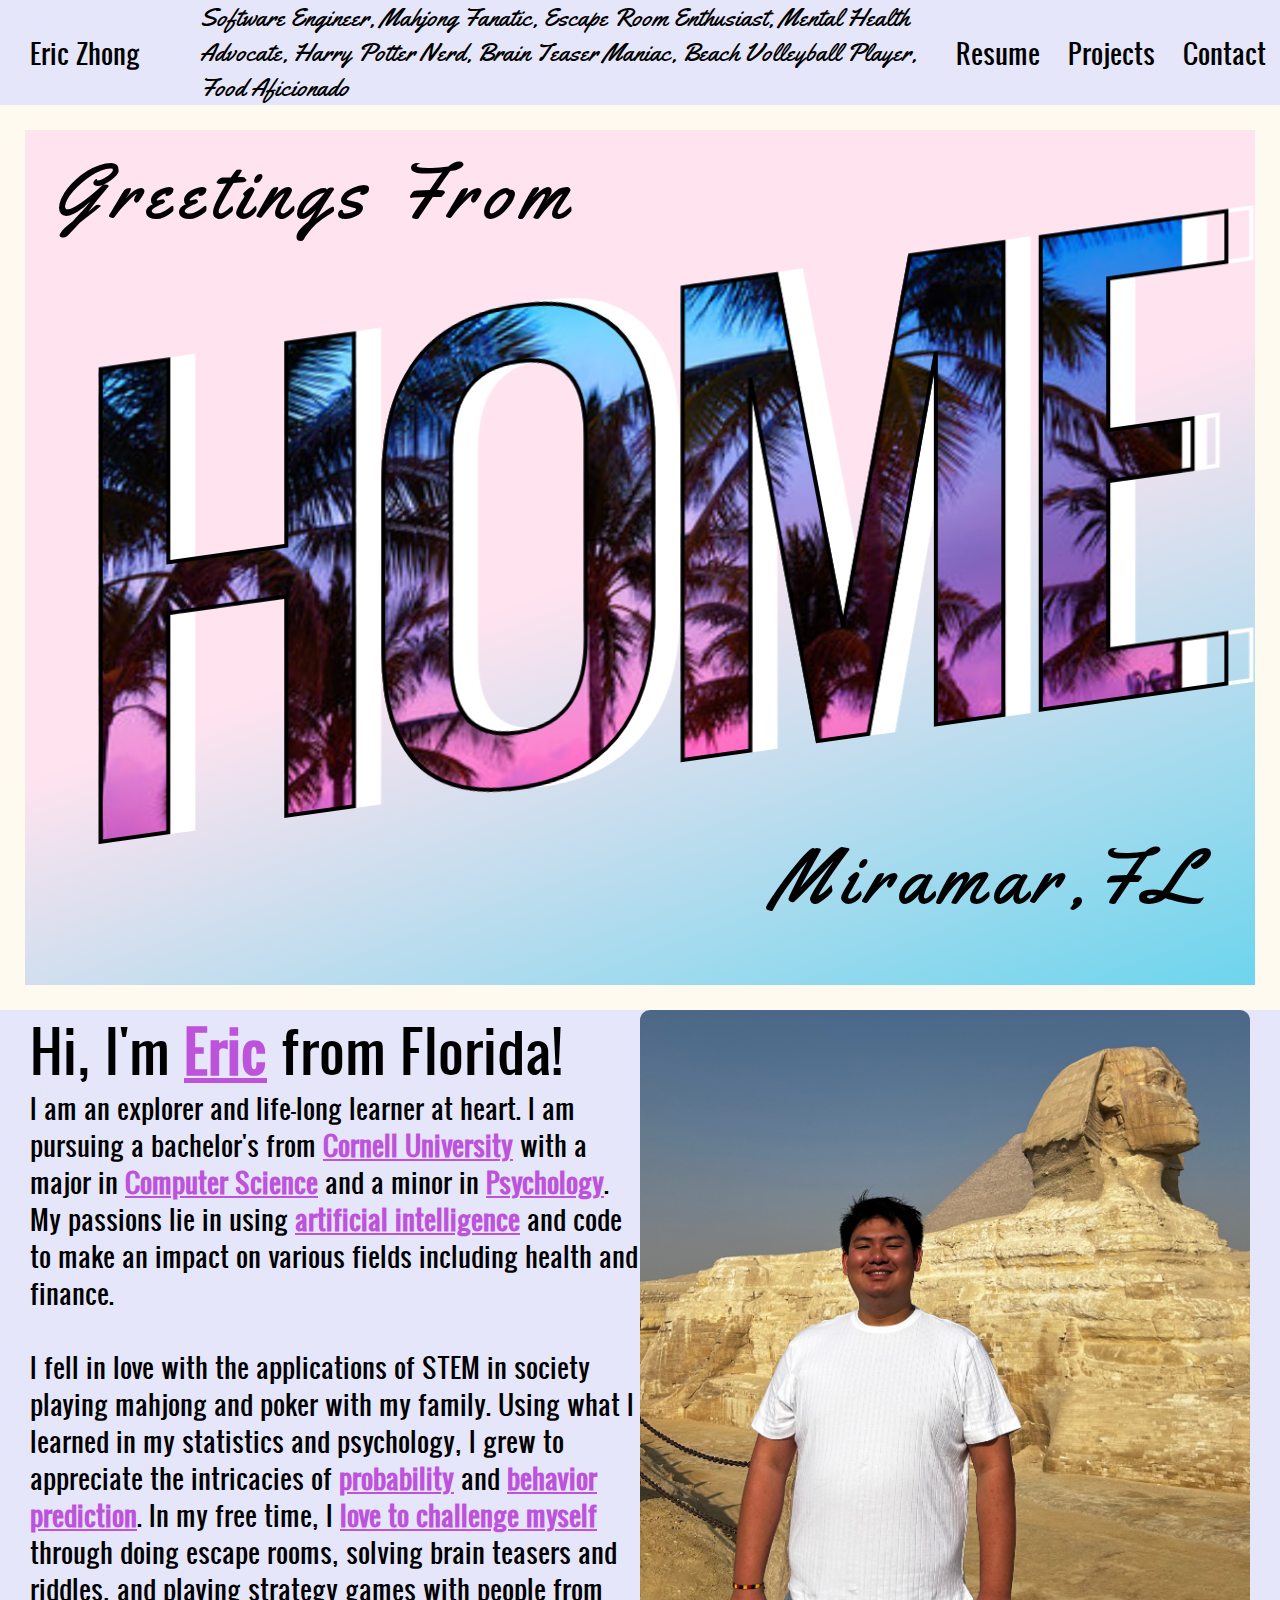
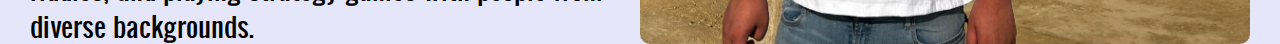
==== index.html @ 29b5503d "added title content for timeline" ====
<!DOCTYPE html>
<html lang="en">

<head>
  <meta charset="UTF-8" />
  <meta name="viewport" content="width=device-width, initial-scale=1.0" />
  <title>Greetings From Postcard</title>
  <link rel="stylesheet" href="styles.css" />
</head>

<body>
  <div class="headerContainer">
    <div class="nameSignature">Eric Zhong</div>
    <div class="nameDescription">
      Software Engineer, Mahjong Fanatic, Escape Room Enthusiast, Mental
      Health Advocate, Harry Potter Nerd, Brain Teaser Maniac, Beach
      Volleyball Player, Food Aficionado
    </div>
    <a class="resumeButton" href="resumeScreen.html">Resume</a>
    </button>
    <a class="projectButton" href="projectScreen.html">Projects</a>
    <a class="contactButton" href="contactScreen.html">Contact</a>
  </div>
  <div class="container">
    <div class="postcard">
      <div class="greetingsText">Greetings From</div>
      <div class="homeDisplay">
        <div class="homeText">HOME</div>
      </div>
      <div class="location">Miramar,FL</div>
    </div>
    <div class="resumePostcard"></div>
    <div class="projectPostcard"></div>
    <div class="contactPostcard"></div>
  </div>
  <div class="aboutMeContainer">
    <div class="textContainer">
      <div class="introText">
        Hi, I'm <u class="Eric">Eric</u> from Florida!
      </div>
      <div class="aboutMeText">
        I am an explorer and life-long learner at heart. I am pursuing a
        bachelor's from
        <u class="cornell">Cornell University</u> with a major in
        <u class="CS">Computer Science</u> and a minor in
        <u class="psych">Psychology</u>. My passions lie in using
        <u class="ai">artificial intelligence</u> and code to make an impact
        on various fields including health and finance. <br /><br />
        I fell in love with the applications of STEM in society playing
        mahjong and poker with my family. Using what I learned in my
        statistics and psychology, I grew to appreciate the intricacies of
        <u class="probability">probability</u> and
        <u class="behaviorPrediction">behavior prediction</u>. In my free
        time, I
        <u class="challengeMyself">love to challenge myself</u> through
        doing escape rooms, solving brain teasers and riddles, and playing
        strategy games with people from diverse backgrounds.
      </div>
    </div>
    <img class="profilePic" , src="./pictures/EricwithSphinx.jpeg" />
  </div>
  <script src="script.js"></script>
</body>

</html>
---- styles.css ----
@font-face {
  font-family: cursive;
  src: url(./fonts/cursive.ttf);
}

@font-face {
  font-family: oswald;
  src: url(./fonts/oswald.ttf);
}

@font-face {
  font-family: yellowtail;
  src: url(./fonts/yellowtail.ttf);
}

body {
  margin: 0;
  background-color: var(--homeBackgroundColor);
}

:root {
  --greetingSize: calc(var(--borderLength) * 3);
  --mainSize: 60vh;
  --screenHeight: 90vh;
  --screenWidth: 100vh;
  --buttonOpacity: 75%;
  --borderLength: 2vw;
  --letterSpacing: calc(var(--greetingSize) / 10);
  --buttonFontSize: calc(var(--greetingSize) / 2.5);
  --headerFontSize: calc(var(--greetingSize) / 3);
  --skewness: -8deg;
  --color: #fefaef;
  --homeBackgroundColor: #e6e6fa;
}

.headerContainer {
  display: flex;
  background-color: var(--homeBackgroundColor);
  justify-content: left;
  align-items: center;
}

.nameSignature {
  font-family: oswald;
  margin-left: 30px;
}

.nameDescription {
  font-family: yellowtail;
  flex: 1;
  margin-left: 60px;
}

.nameDescription,
.nameSignature,
.resumeButton,
.projectButton,
.contactButton {
  color: black;
  font-size: var(--headerFontSize);
  text-decoration: none;
}

.resumeButton,
.projectButton,
.contactButton {
  background-color: transparent;
  height: fit-content;
  opacity: 100%;
  border: transparent 4px solid;
  margin: 10px;
  font-family: oswald;
}

.container {
  display: flex;
  justify-content: center;
  min-width: 80vw;
  min-height: 80vh;
  border: var(--borderLength) solid #fefaef;
}

.postcard {
  overflow: hidden;
  width: 100vw;
  height: 95vh;
  background: linear-gradient(160deg, #ffe3ef 50%, #6dd5ed 100%);
}

.greetingsButtonRow {
  display: flex;
  align-items: end;
}

.greetingsText {
  font-size: var(--greetingSize);
  font-family: yellowtail;
  letter-spacing: calc(var(--greetingSize) / 10);
  color: black;
  margin: 10px 0 0 30px;
}

.emptySpace {
  margin: 10px 0 0 30px;
  flex: 0.95;
}

.homeDisplay {
  position: relative;
  margin: -10%;
}

.homeText {
  position: relative;
  font-family: oswald;
  font-size: var(--mainSize);
  transform: skewY(var(--skewness));
  letter-spacing: -30px;
  text-align: center;
  z-index: 1;
  background-image: url(./pictures/floridaSunset.jpeg);
  background-repeat: no-repeat;
  -webkit-text-stroke: 4px black;
  -webkit-background-clip: text;
  background-clip: text;
  background-size: 100vw;
  color: transparent;
  -webkit-filter: drop-shadow(20px 00px white);
  filter: drop-shadow(25px 0px white);
}

.location {
  font-family: yellowtail;
  font-size: var(--greetingSize);
  position: absolute;
  bottom: -30px;
  right: 8vh;
  letter-spacing: var(--letterSpacing);
}

.aboutMeContainer {
  display: flex;
  margin: 0px 30px;
  background-color: var(--homeBackgroundColor);
  flex-direction: row;
  max-height: 80%;
}

.textContainer {
  display: flex;
  width: 50%;
  flex-direction: column;
  overflow: auto;
}

.introText,
.aboutMeText {
  font-family: oswald;
  color: black;
}

.introText {
  font-size: calc(var(--greetingSize) / 1.4);
}

.aboutMeText {
  font-size: calc(var(--greetingSize) / 3);
}
.Eric,
.cornell,
.CS,
.psych,
.ai,
.curious,
.challengeMyself,
.probability,
.behaviorPrediction,
.trying {
  text-decoration: underline;
  font-weight: bold;
  color: #bd53db;
}

.profilePic {
  alt: "Eric in front of the Sphinx (Giza, Egypt)";
  width: 50%;
  object-fit: cover;
  border-radius: 10px;
}
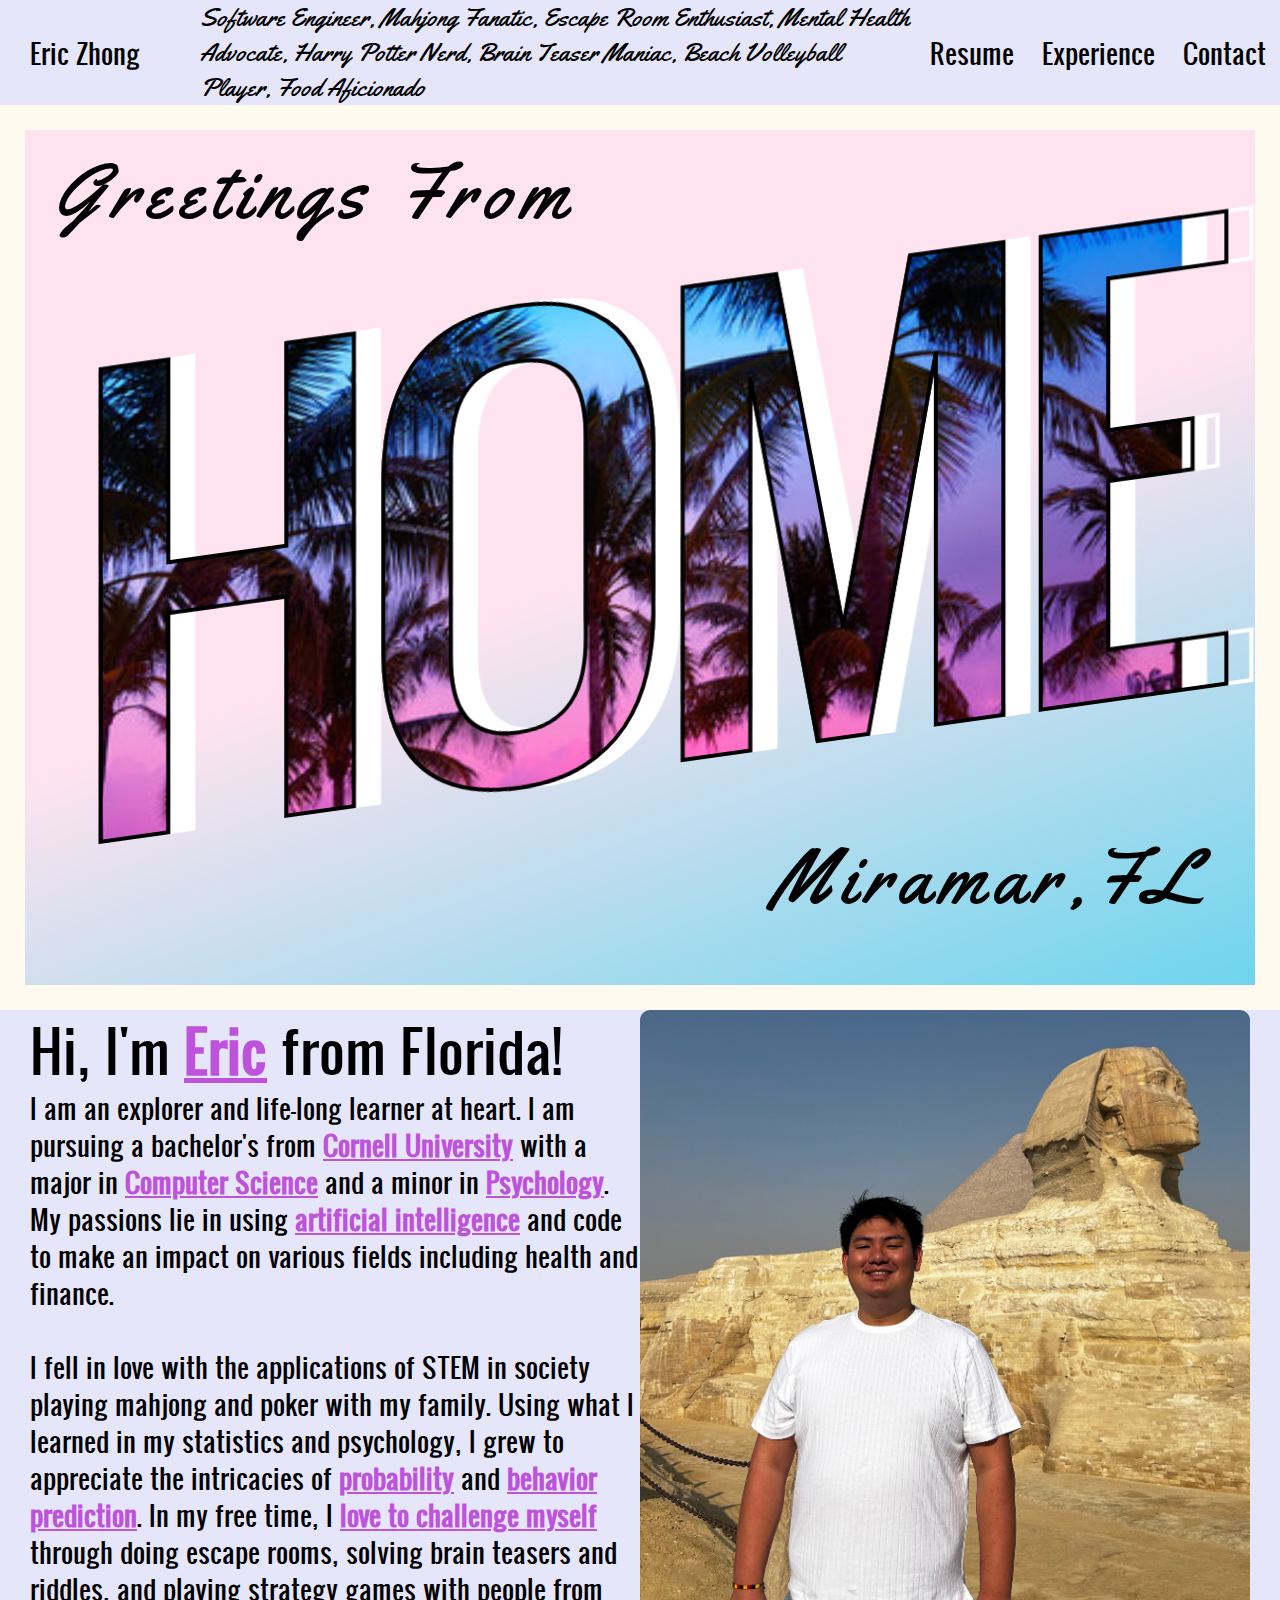
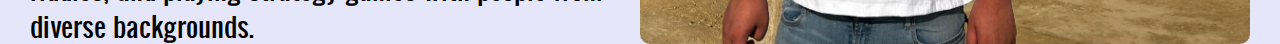
==== commit 4568d85f: "changed projects to experiences" ====
--- a/index.html
+++ b/index.html
@@ -4,11 +4,20 @@
 <head>
   <meta charset="UTF-8" />
   <meta name="viewport" content="width=device-width, initial-scale=1.0" />
-  <title>Greetings From Postcard</title>
+  <title>Eric Zhong's Website</title>
   <link rel="stylesheet" href="styles.css" />
 </head>
+  <!-- Google tag (gtag.js) -->
+  <script async src="https://www.googletagmanager.com/gtag/js?id=G-VG9S0H4EGX"></script>
+  <script>
+    window.dataLayer = window.dataLayer || [];
+    function gtag(){dataLayer.push(arguments);}
+    gtag('js', new Date());
+  
+    gtag('config', 'G-VG9S0H4EGX');
+  </script>
 
-<body>
+<body onload="isMobile()">
   <div class="headerContainer">
     <div class="nameSignature">Eric Zhong</div>
     <div class="nameDescription">
@@ -16,9 +25,8 @@
       Health Advocate, Harry Potter Nerd, Brain Teaser Maniac, Beach
       Volleyball Player, Food Aficionado
     </div>
-    <a class="resumeButton" href="resumeScreen.html">Resume</a>
-    </button>
-    <a class="projectButton" href="projectScreen.html">Projects</a>
+    <a class="resumeButton" href="resumeScreen.html" onclick="openResume()">Resume</a>
+    <a class="experienceButton" href="experienceScreen.html">Experience</a>
     <a class="contactButton" href="contactScreen.html">Contact</a>
   </div>
   <div class="container">
@@ -30,7 +38,7 @@
       <div class="location">Miramar,FL</div>
     </div>
     <div class="resumePostcard"></div>
-    <div class="projectPostcard"></div>
+    <div class="experiencePostcard"></div>
     <div class="contactPostcard"></div>
   </div>
   <div class="aboutMeContainer">
--- a/styles.css
+++ b/styles.css
@@ -31,6 +31,7 @@
   --skewness: -8deg;
   --color: #fefaef;
   --homeBackgroundColor: #e6e6fa;
+  --highlightColor: #bd53db;
 }
 
 .headerContainer {
@@ -54,7 +55,7 @@
 .nameDescription,
 .nameSignature,
 .resumeButton,
-.projectButton,
+.experienceButton,
 .contactButton {
   color: black;
   font-size: var(--headerFontSize);
@@ -62,7 +63,7 @@
 }
 
 .resumeButton,
-.projectButton,
+.experienceButton,
 .contactButton {
   background-color: transparent;
   height: fit-content;
@@ -178,7 +179,7 @@
 .trying {
   text-decoration: underline;
   font-weight: bold;
-  color: #bd53db;
+  color: var(--highlightColor);
 }
 
 .profilePic {
